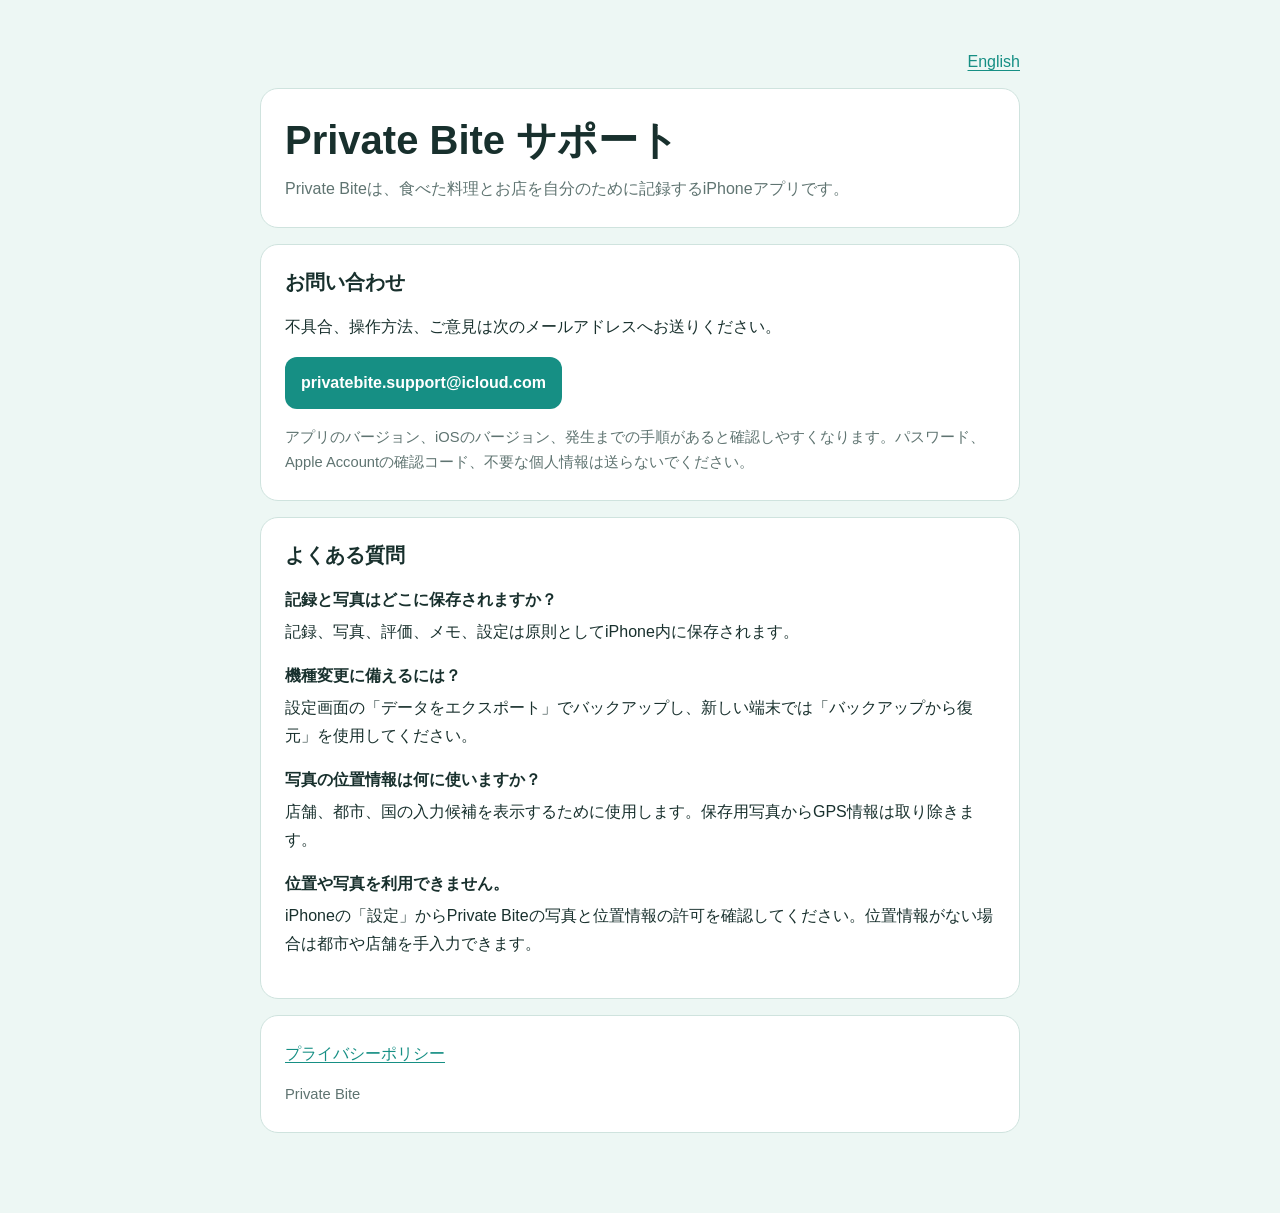
==== index.html @ fa102f56 "feat: add Japanese support and privacy pages" ====
<!doctype html>
<html lang="ja">
<head>
  <meta charset="utf-8">
  <meta name="viewport" content="width=device-width, initial-scale=1">
  <meta name="description" content="Private Biteのサポートとお問い合わせ">
  <title>Private Bite サポート</title>
  <link rel="stylesheet" href="styles.css">
</head>
<body>
<main>
  <nav class="language" aria-label="言語"><a href="en/" lang="en">English</a></nav>
  <header>
    <h1>Private Bite サポート</h1>
    <p class="lede">Private Biteは、食べた料理とお店を自分のために記録するiPhoneアプリです。</p>
  </header>
  <section>
    <h2>お問い合わせ</h2>
    <p>不具合、操作方法、ご意見は次のメールアドレスへお送りください。</p>
    <p><a class="contact" href="mailto:privatebite.support@icloud.com?subject=Private%20Bite%20Support">privatebite.support@icloud.com</a></p>
    <p class="meta">アプリのバージョン、iOSのバージョン、発生までの手順があると確認しやすくなります。パスワード、Apple Accountの確認コード、不要な個人情報は送らないでください。</p>
  </section>
  <section>
    <h2>よくある質問</h2>
    <dl>
      <dt>記録と写真はどこに保存されますか？</dt>
      <dd>記録、写真、評価、メモ、設定は原則としてiPhone内に保存されます。</dd>
      <dt>機種変更に備えるには？</dt>
      <dd>設定画面の「データをエクスポート」でバックアップし、新しい端末では「バックアップから復元」を使用してください。</dd>
      <dt>写真の位置情報は何に使いますか？</dt>
      <dd>店舗、都市、国の入力候補を表示するために使用します。保存用写真からGPS情報は取り除きます。</dd>
      <dt>位置や写真を利用できません。</dt>
      <dd>iPhoneの「設定」からPrivate Biteの写真と位置情報の許可を確認してください。位置情報がない場合は都市や店舗を手入力できます。</dd>
    </dl>
  </section>
  <footer>
    <a href="privacy/">プライバシーポリシー</a>
    <p class="meta">Private Bite</p>
  </footer>
</main>
</body>
</html>
---- styles.css ----
:root {
  color-scheme: light;
  --background: #edf7f4;
  --surface: #ffffff;
  --text: #18302d;
  --muted: #5f7471;
  --primary: #168f84;
  --border: #cfe3de;
  --focus: #005fcc;
}

* { box-sizing: border-box; }

body {
  margin: 0;
  background: var(--background);
  color: var(--text);
  font-family: -apple-system, BlinkMacSystemFont, "Segoe UI", sans-serif;
  font-size: 16px;
  line-height: 1.75;
}

main {
  width: min(760px, calc(100% - 32px));
  margin: 0 auto;
  padding: 48px 0 64px;
}

header, section, footer {
  background: var(--surface);
  border: 1px solid var(--border);
  border-radius: 18px;
  padding: 24px;
  margin-bottom: 16px;
}

h1, h2 { line-height: 1.35; }
h1 { margin: 0 0 8px; font-size: clamp(1.8rem, 5vw, 2.5rem); }
h2 { margin-top: 0; font-size: 1.25rem; }
p:last-child, ul:last-child { margin-bottom: 0; }
a { color: var(--primary); text-underline-offset: 3px; }
a:focus-visible { outline: 3px solid var(--focus); outline-offset: 3px; }
.lede { color: var(--muted); margin: 0; }
.language { text-align: right; margin-bottom: 12px; }
.contact {
  display: inline-block;
  padding: 12px 16px;
  border-radius: 12px;
  background: var(--primary);
  color: white;
  font-weight: 700;
  text-decoration: none;
  overflow-wrap: anywhere;
}
.meta { color: var(--muted); font-size: .92rem; }
dt { font-weight: 700; margin-top: 16px; }
dd { margin: 4px 0 0; }

@media (max-width: 520px) {
  main { width: min(100% - 20px, 760px); padding: 20px 0 40px; }
  header, section, footer { padding: 20px; border-radius: 14px; }
}
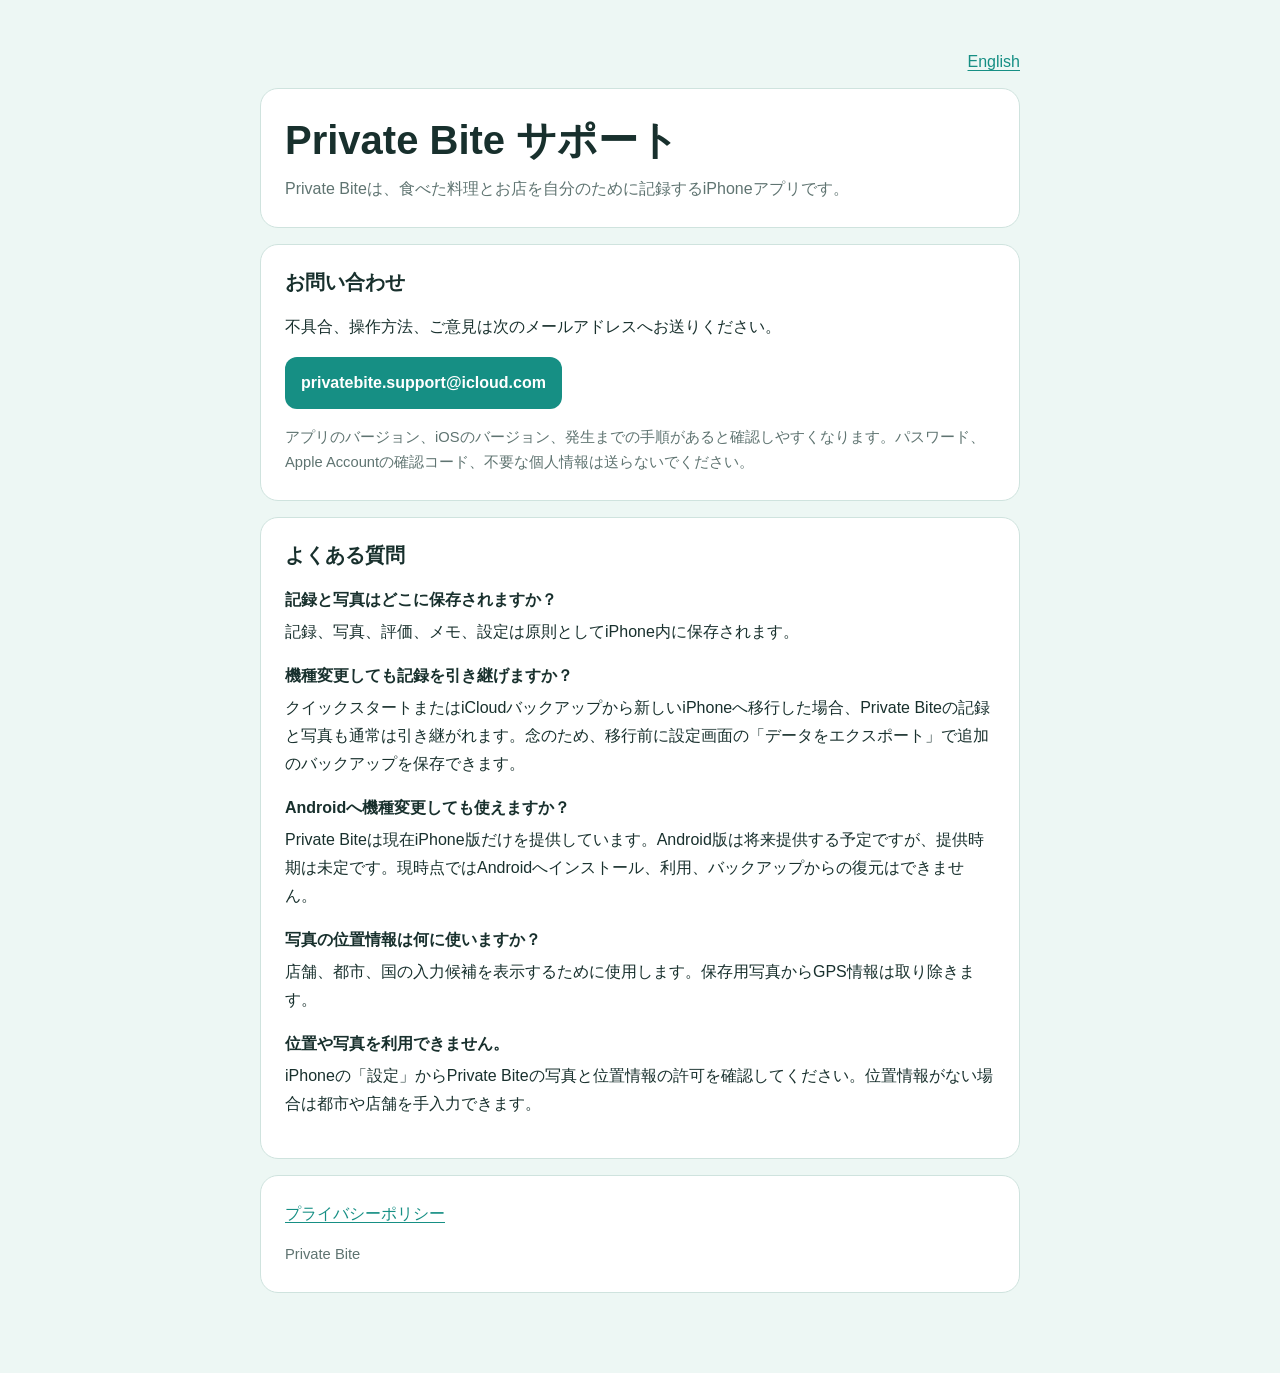
==== commit 24344a00: "fix: clarify iPhone migration and Android availability in support FAQ" ====
--- a/index.html
+++ b/index.html
@@ -25,8 +25,10 @@
     <dl>
       <dt>記録と写真はどこに保存されますか？</dt>
       <dd>記録、写真、評価、メモ、設定は原則としてiPhone内に保存されます。</dd>
-      <dt>機種変更に備えるには？</dt>
-      <dd>設定画面の「データをエクスポート」でバックアップし、新しい端末では「バックアップから復元」を使用してください。</dd>
+      <dt>機種変更しても記録を引き継げますか？</dt>
+      <dd>クイックスタートまたはiCloudバックアップから新しいiPhoneへ移行した場合、Private Biteの記録と写真も通常は引き継がれます。念のため、移行前に設定画面の「データをエクスポート」で追加のバックアップを保存できます。</dd>
+      <dt>Androidへ機種変更しても使えますか？</dt>
+      <dd>Private Biteは現在iPhone版だけを提供しています。Android版は将来提供する予定ですが、提供時期は未定です。現時点ではAndroidへインストール、利用、バックアップからの復元はできません。</dd>
       <dt>写真の位置情報は何に使いますか？</dt>
       <dd>店舗、都市、国の入力候補を表示するために使用します。保存用写真からGPS情報は取り除きます。</dd>
       <dt>位置や写真を利用できません。</dt>
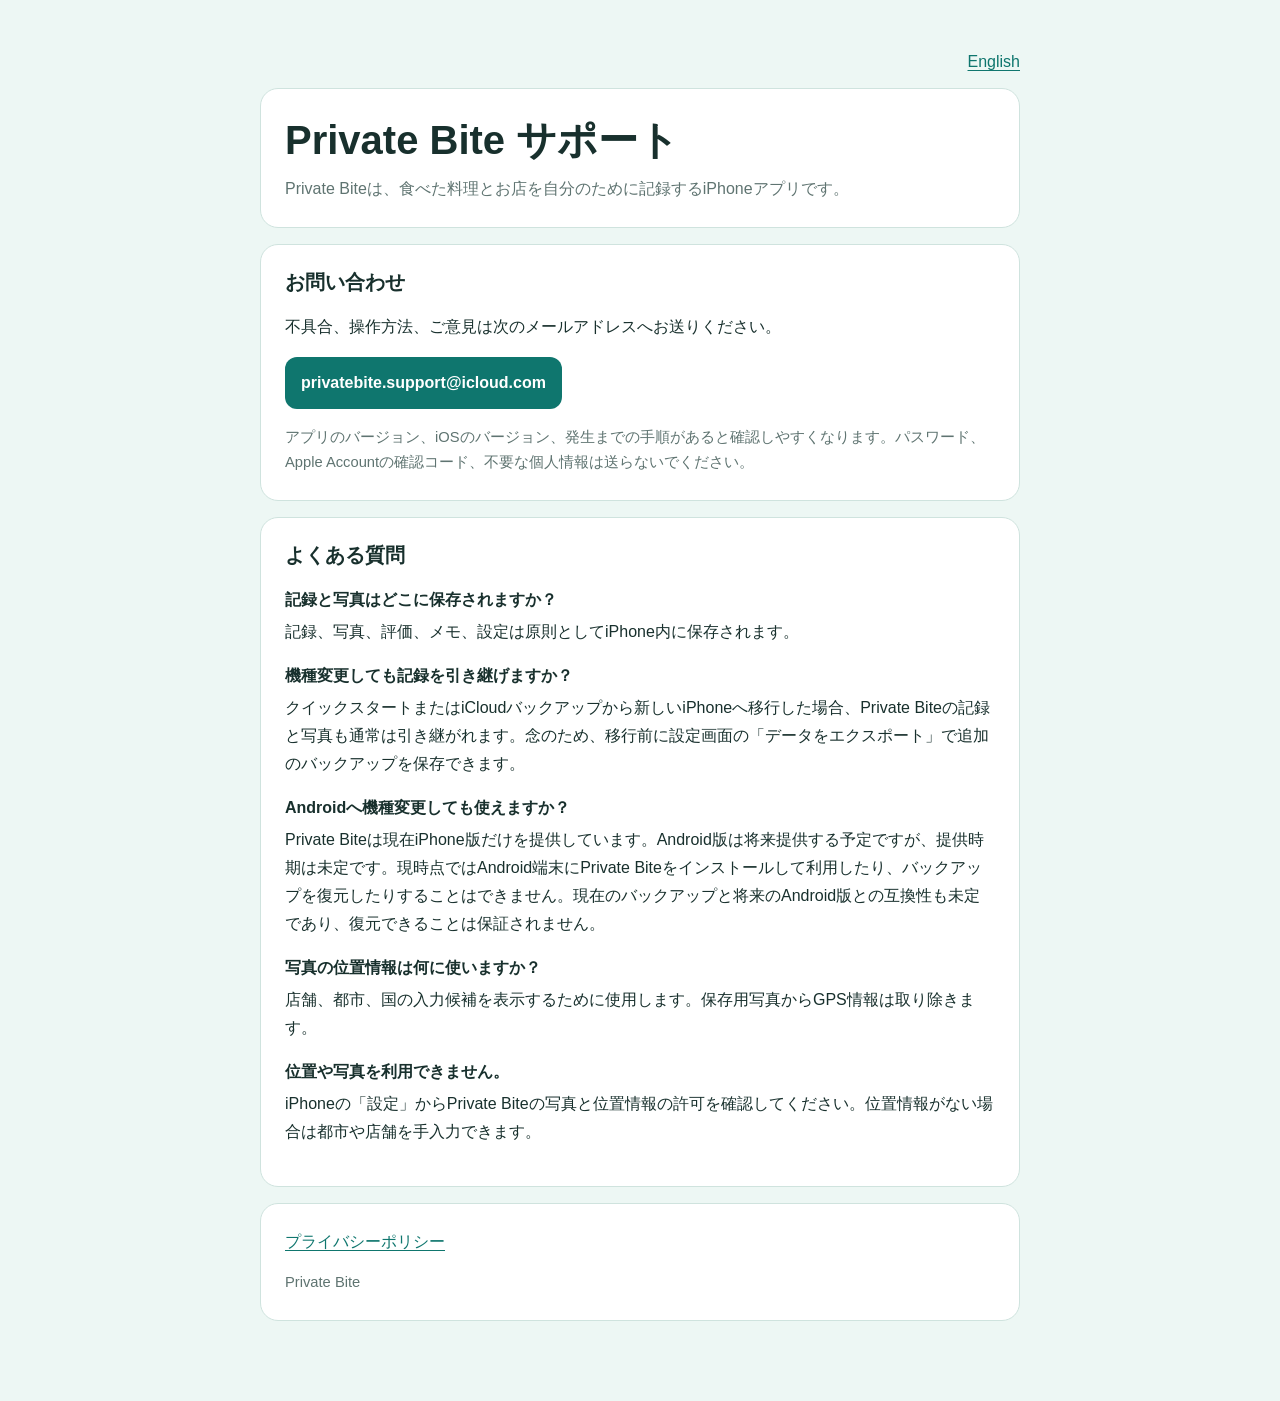
==== commit 06622365: "fix: state Android backup compatibility is undecided and test FAQ pairs, not page-wide words" ====
--- a/index.html
+++ b/index.html
@@ -28,7 +28,7 @@
       <dt>機種変更しても記録を引き継げますか？</dt>
       <dd>クイックスタートまたはiCloudバックアップから新しいiPhoneへ移行した場合、Private Biteの記録と写真も通常は引き継がれます。念のため、移行前に設定画面の「データをエクスポート」で追加のバックアップを保存できます。</dd>
       <dt>Androidへ機種変更しても使えますか？</dt>
-      <dd>Private Biteは現在iPhone版だけを提供しています。Android版は将来提供する予定ですが、提供時期は未定です。現時点ではAndroidへインストール、利用、バックアップからの復元はできません。</dd>
+      <dd>Private Biteは現在iPhone版だけを提供しています。Android版は将来提供する予定ですが、提供時期は未定です。現時点ではAndroid端末にPrivate Biteをインストールして利用したり、バックアップを復元したりすることはできません。現在のバックアップと将来のAndroid版との互換性も未定であり、復元できることは保証されません。</dd>
       <dt>写真の位置情報は何に使いますか？</dt>
       <dd>店舗、都市、国の入力候補を表示するために使用します。保存用写真からGPS情報は取り除きます。</dd>
       <dt>位置や写真を利用できません。</dt>
--- a/styles.css
+++ b/styles.css
@@ -4,7 +4,7 @@
   --surface: #ffffff;
   --text: #18302d;
   --muted: #5f7471;
-  --primary: #168f84;
+  --primary: #0f766e;
   --border: #cfe3de;
   --focus: #005fcc;
 }
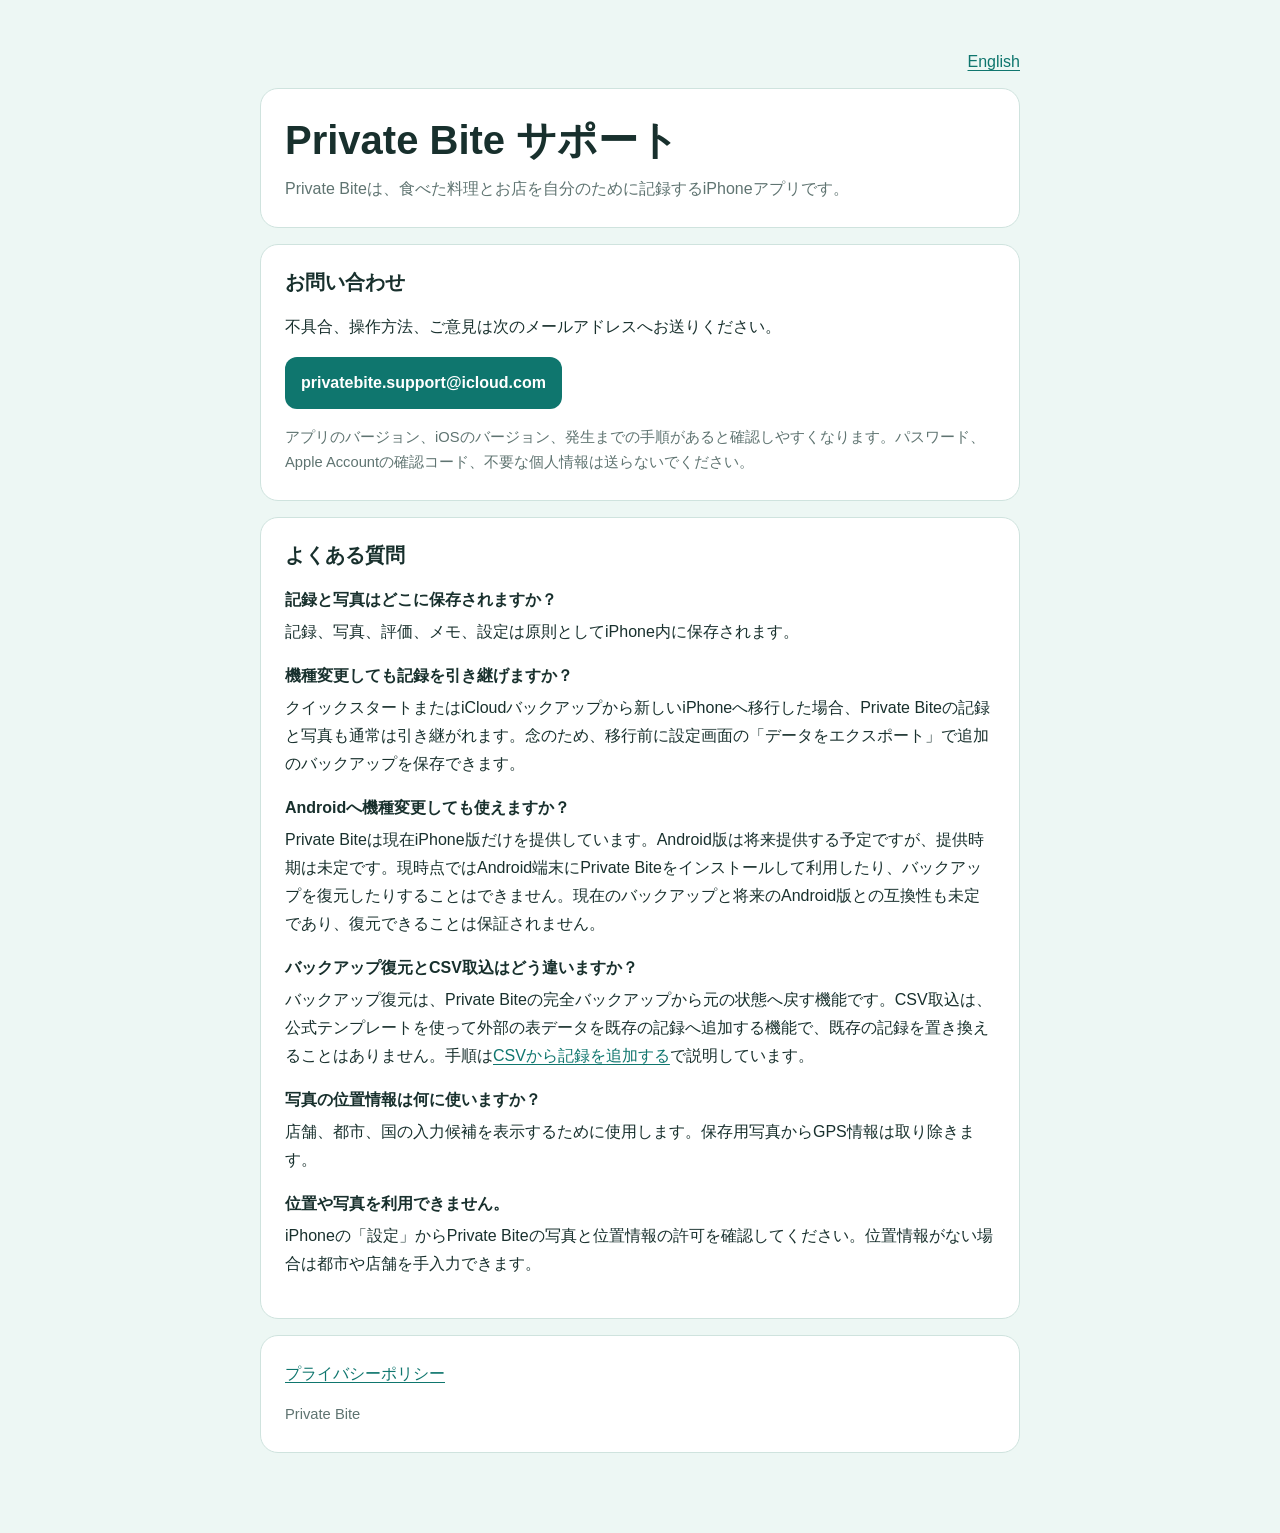
==== commit b4fc841f: "docs: link CSV import support and privacy details" ====
--- a/index.html
+++ b/index.html
@@ -29,6 +29,8 @@
       <dd>クイックスタートまたはiCloudバックアップから新しいiPhoneへ移行した場合、Private Biteの記録と写真も通常は引き継がれます。念のため、移行前に設定画面の「データをエクスポート」で追加のバックアップを保存できます。</dd>
       <dt>Androidへ機種変更しても使えますか？</dt>
       <dd>Private Biteは現在iPhone版だけを提供しています。Android版は将来提供する予定ですが、提供時期は未定です。現時点ではAndroid端末にPrivate Biteをインストールして利用したり、バックアップを復元したりすることはできません。現在のバックアップと将来のAndroid版との互換性も未定であり、復元できることは保証されません。</dd>
+      <dt>バックアップ復元とCSV取込はどう違いますか？</dt>
+      <dd>バックアップ復元は、Private Biteの完全バックアップから元の状態へ戻す機能です。CSV取込は、公式テンプレートを使って外部の表データを既存の記録へ追加する機能で、既存の記録を置き換えることはありません。手順は<a href="import/">CSVから記録を追加する</a>で説明しています。</dd>
       <dt>写真の位置情報は何に使いますか？</dt>
       <dd>店舗、都市、国の入力候補を表示するために使用します。保存用写真からGPS情報は取り除きます。</dd>
       <dt>位置や写真を利用できません。</dt>
--- a/styles.css
+++ b/styles.css
@@ -56,7 +56,15 @@
 dt { font-weight: 700; margin-top: 16px; }
 dd { margin: 4px 0 0; }
 
+.table-scroll { overflow-x: auto; margin: 16px 0; }
+table { border-collapse: collapse; width: 100%; min-width: 640px; font-size: .92rem; }
+th, td { border: 1px solid var(--border); padding: 8px 10px; text-align: left; vertical-align: top; }
+th { background: var(--background); color: var(--text); font-weight: 700; white-space: nowrap; }
+td { color: var(--text); }
+
 @media (max-width: 520px) {
   main { width: min(100% - 20px, 760px); padding: 20px 0 40px; }
   header, section, footer { padding: 20px; border-radius: 14px; }
+  table { min-width: 560px; font-size: .85rem; }
+  th, td { padding: 6px 8px; }
 }
